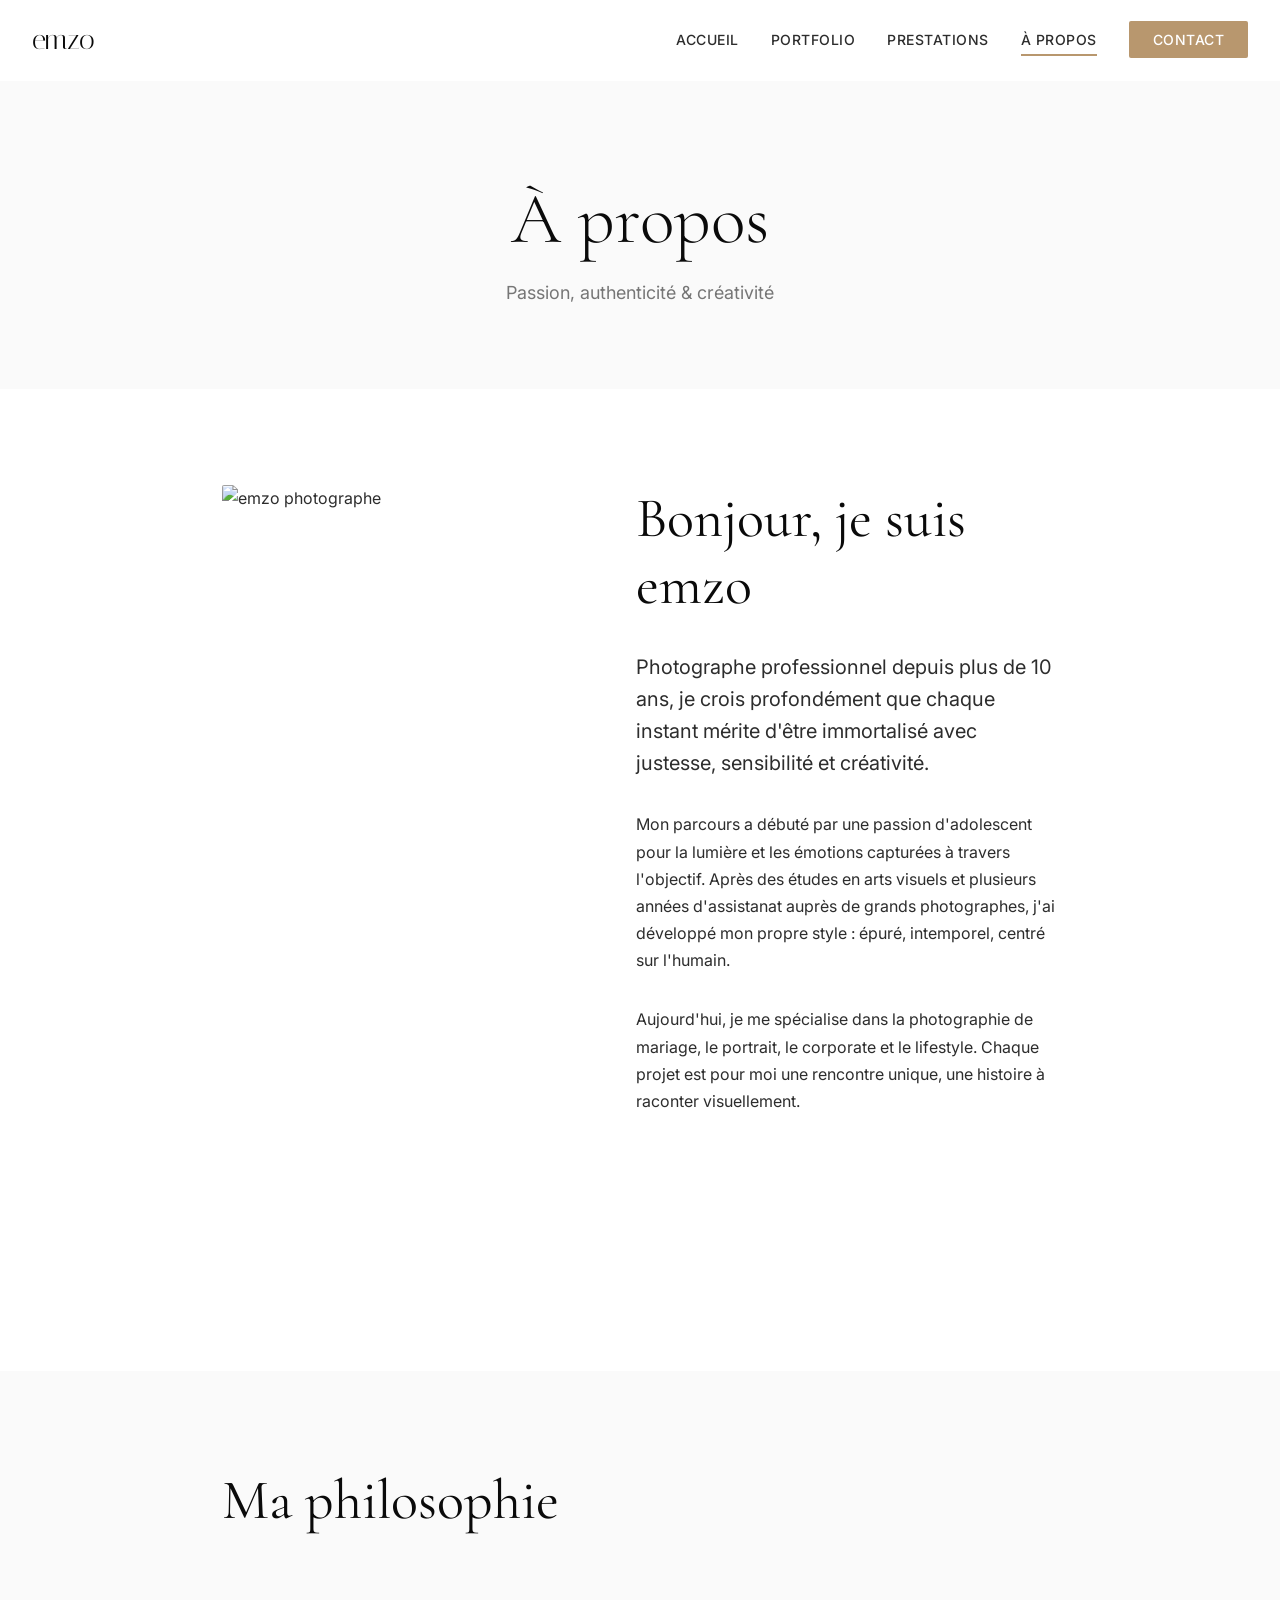
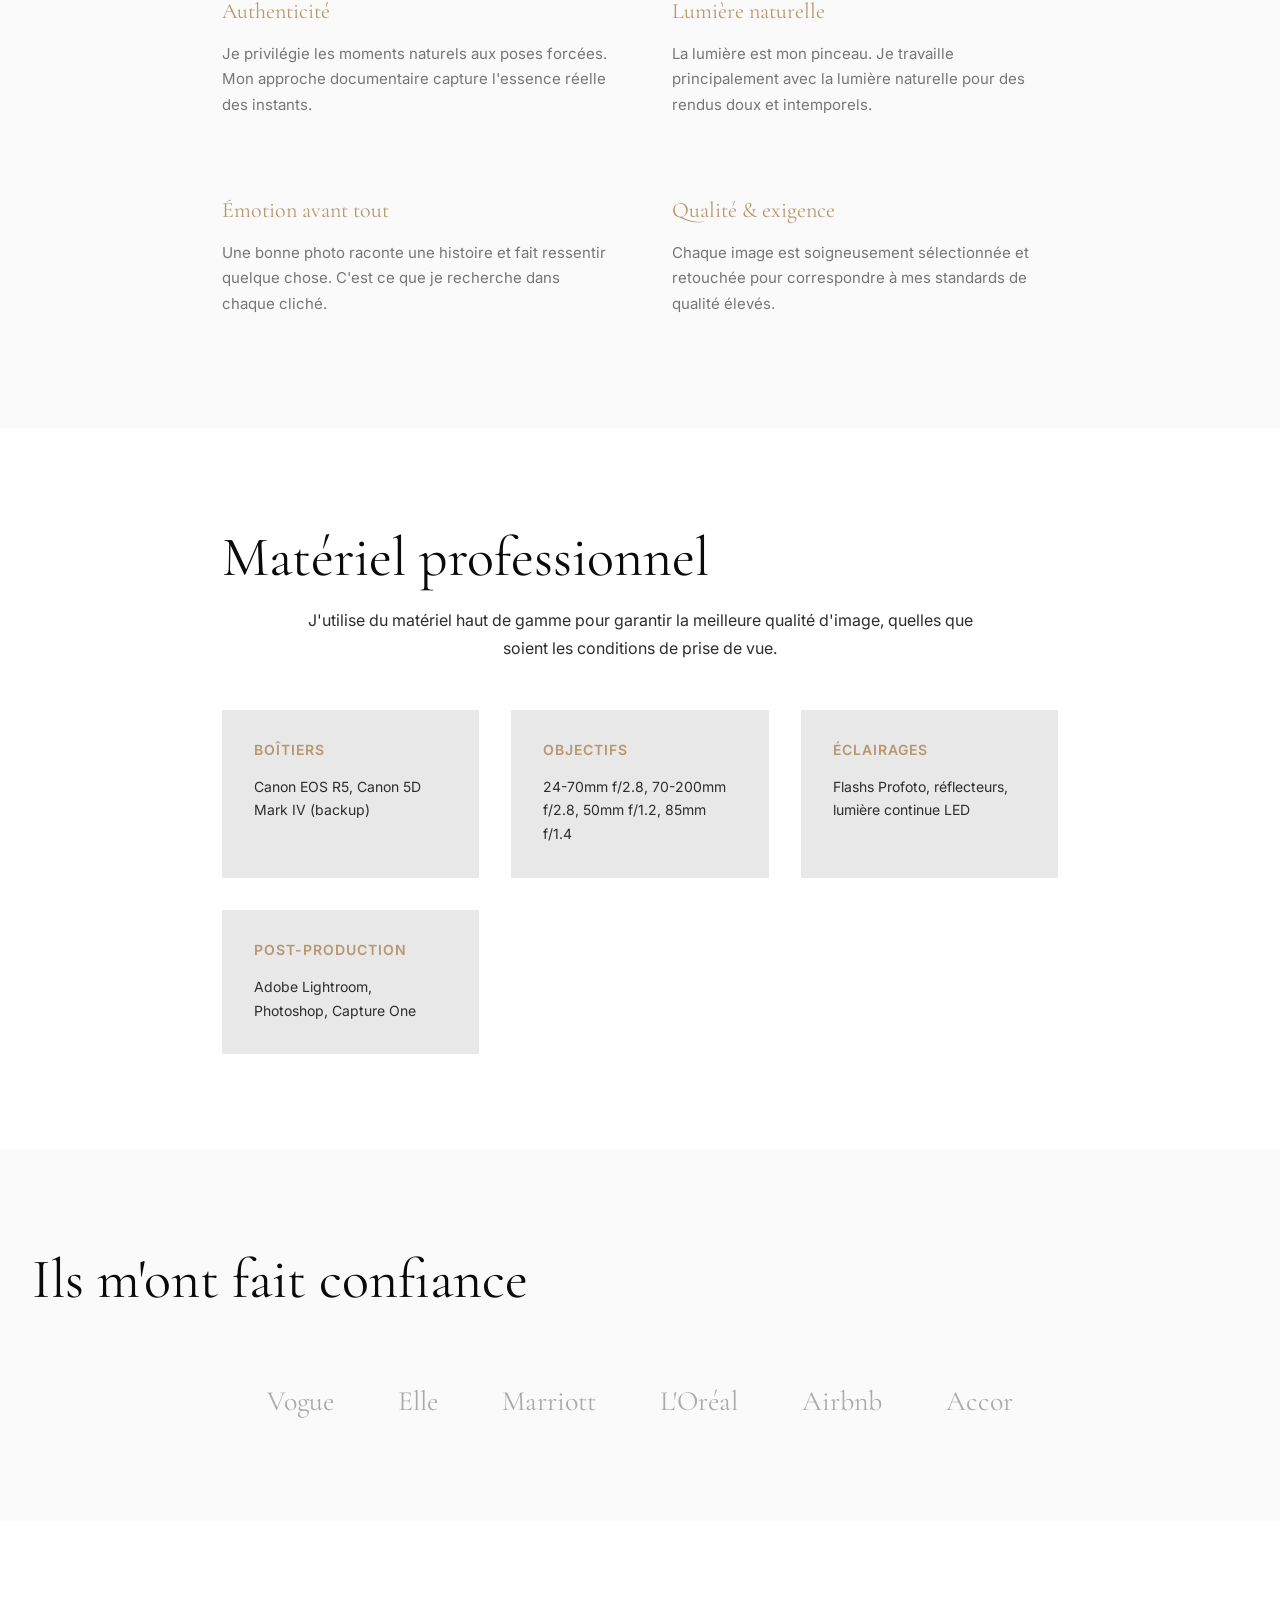
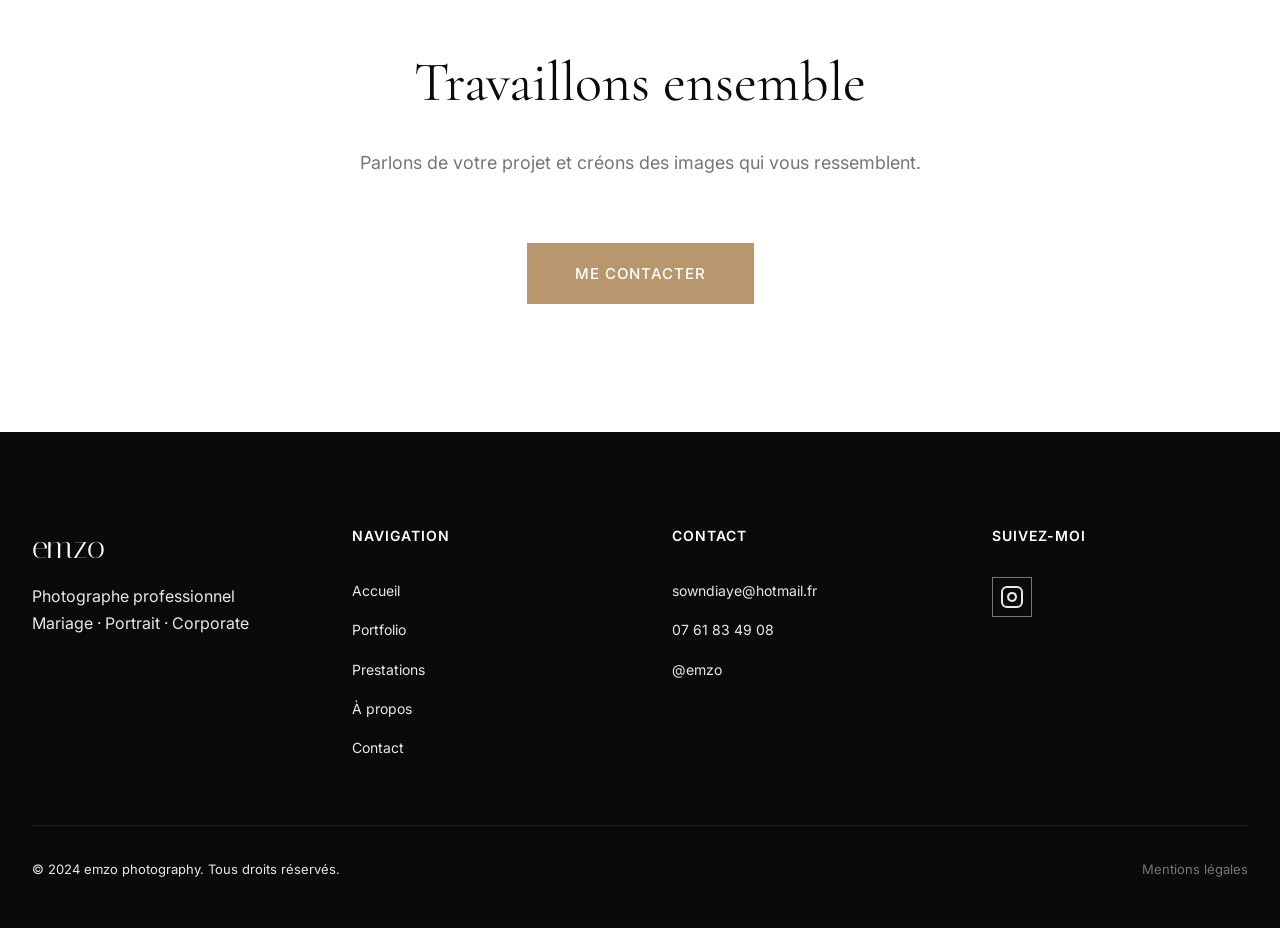
==== about.html @ 487ca221 "Fix: suppression de culinaire et immobilier and first commit" ====
<!DOCTYPE html>
<html lang="fr">
<head>
    <meta charset="UTF-8">
    <meta name="viewport" content="width=device-width, initial-scale=1.0">
    <title>À propos — emzo photography</title>
    <meta name="description" content="Découvrez mon parcours, mon approche artistique et ma passion pour la photographie.">
    
    <link rel="preconnect" href="https://fonts.googleapis.com">
    <link rel="preconnect" href="https://fonts.gstatic.com" crossorigin>
    <link href="https://fonts.googleapis.com/css2?family=Cormorant+Garamond:wght@300;400;600&family=Inter:wght@300;400;500;600&family=Italiana&display=swap" rel="stylesheet">
    
    <link rel="stylesheet" href="css/styles.css">
</head>
<body>
    
    <!-- Navigation -->
    <nav class="nav" id="navbar">
        <div class="nav-container">
            <a href="index.html" class="logo">emzo</a>
            <button class="menu-toggle" id="menuToggle" aria-label="Menu">
                <span></span>
                <span></span>
                <span></span>
            </button>
            <ul class="nav-menu" id="navMenu">
                <li><a href="index.html">Accueil</a></li>
                <li><a href="portfolio.html">Portfolio</a></li>
                <li><a href="services.html">Prestations</a></li>
                <li><a href="about.html" class="active">À propos</a></li>
                <li><a href="contact.html" class="nav-cta">Contact</a></li>
            </ul>
        </div>
    </nav>

    <!-- Page Header -->
    <section class="page-header">
        <div class="container">
            <h1 class="page-title">À propos</h1>
            <p class="page-subtitle">Passion, authenticité & créativité</p>
        </div>
    </section>

    <!-- About Content -->
    <section class="section about-content">
        <div class="container-small">
            <div class="about-intro">
                <img src="https://images.unsplash.com/photo-1554048612-b6a482bc67e5?w=600&h=800&fit=crop" alt="emzo photographe" loading="lazy" class="about-photo">
                <div class="about-text">
                    <h2>Bonjour, je suis emzo</h2>
                    <p class="lead">Photographe professionnel depuis plus de 10 ans, je crois profondément que chaque instant mérite d'être immortalisé avec justesse, sensibilité et créativité.</p>
                    <p>Mon parcours a débuté par une passion d'adolescent pour la lumière et les émotions capturées à travers l'objectif. Après des études en arts visuels et plusieurs années d'assistanat auprès de grands photographes, j'ai développé mon propre style : épuré, intemporel, centré sur l'humain.</p>
                    <p>Aujourd'hui, je me spécialise dans la photographie de mariage, le portrait, le corporate et le lifestyle. Chaque projet est pour moi une rencontre unique, une histoire à raconter visuellement.</p>
                </div>
            </div>
        </div>
    </section>

    <!-- Philosophy -->
    <section class="section philosophy bg-light">
        <div class="container-small">
            <h2 class="section-title centered">Ma philosophie</h2>
            <div class="philosophy-grid">
                <div class="philosophy-item">
                    <h3>Authenticité</h3>
                    <p>Je privilégie les moments naturels aux poses forcées. Mon approche documentaire capture l'essence réelle des instants.</p>
                </div>
                <div class="philosophy-item">
                    <h3>Lumière naturelle</h3>
                    <p>La lumière est mon pinceau. Je travaille principalement avec la lumière naturelle pour des rendus doux et intemporels.</p>
                </div>
                <div class="philosophy-item">
                    <h3>Émotion avant tout</h3>
                    <p>Une bonne photo raconte une histoire et fait ressentir quelque chose. C'est ce que je recherche dans chaque cliché.</p>
                </div>
                <div class="philosophy-item">
                    <h3>Qualité & exigence</h3>
                    <p>Chaque image est soigneusement sélectionnée et retouchée pour correspondre à mes standards de qualité élevés.</p>
                </div>
            </div>
        </div>
    </section>

    <!-- Equipment (optional) -->
    <section class="section equipment">
        <div class="container-small">
            <h2 class="section-title centered">Matériel professionnel</h2>
            <p class="text-center" style="max-width: 700px; margin: 0 auto 48px;">J'utilise du matériel haut de gamme pour garantir la meilleure qualité d'image, quelles que soient les conditions de prise de vue.</p>
            
            <div class="equipment-list">
                <div class="equipment-item">
                    <h4>Boîtiers</h4>
                    <p>Canon EOS R5, Canon 5D Mark IV (backup)</p>
                </div>
                <div class="equipment-item">
                    <h4>Objectifs</h4>
                    <p>24-70mm f/2.8, 70-200mm f/2.8, 50mm f/1.2, 85mm f/1.4</p>
                </div>
                <div class="equipment-item">
                    <h4>Éclairages</h4>
                    <p>Flashs Profoto, réflecteurs, lumière continue LED</p>
                </div>
                <div class="equipment-item">
                    <h4>Post-production</h4>
                    <p>Adobe Lightroom, Photoshop, Capture One</p>
                </div>
            </div>
        </div>
    </section>

    <!-- Clients / Features (optional) -->
    <section class="section clients bg-light">
        <div class="container">
            <h2 class="section-title centered">Ils m'ont fait confiance</h2>
            <div class="clients-logos">
                <div class="client-logo">Vogue</div>
                <div class="client-logo">Elle</div>
                <div class="client-logo">Marriott</div>
                <div class="client-logo">L'Oréal</div>
                <div class="client-logo">Airbnb</div>
                <div class="client-logo">Accor</div>
            </div>
        </div>
    </section>

    <!-- CTA -->
    <section class="section cta-final">
        <div class="container-small text-center">
            <h2 class="cta-title">Travaillons ensemble</h2>
            <p class="cta-subtitle">Parlons de votre projet et créons des images qui vous ressemblent.</p>
            <a href="contact.html" class="btn btn-primary btn-large">Me contacter</a>
        </div>
    </section>

    <!-- Footer -->
    <footer class="footer">
        <div class="container">
            <div class="footer-grid">
                <div class="footer-col">
                    <h3 class="footer-logo">emzo</h3>
                    <p>Photographe professionnel<br>Mariage · Portrait · Corporate</p>
                </div>
                <div class="footer-col">
                    <h4>Navigation</h4>
                    <ul>
                        <li><a href="index.html">Accueil</a></li>
                        <li><a href="portfolio.html">Portfolio</a></li>
                        <li><a href="services.html">Prestations</a></li>
                        <li><a href="about.html">À propos</a></li>
                        <li><a href="contact.html">Contact</a></li>
                    </ul>
                </div>
                <div class="footer-col">
                    <h4>Contact</h4>
                    <ul>
                        <li><a href="mailto:sowndiaye@hotmail.fr">sowndiaye@hotmail.fr</a></li>
                        <li><a href="tel:+33761834908">07 61 83 49 08</a></li>
                        <li><a href="https://instagram.com/emzo" target="_blank" rel="noopener">@emzo</a></li>
                    </ul>
                </div>
                <div class="footer-col">
                    <h4>Suivez-moi</h4>
                    <div class="social-links">
                        <a href="https://instagram.com/emzo" target="_blank" rel="noopener" aria-label="Instagram">
                            <svg width="24" height="24" viewBox="0 0 24 24" fill="none" stroke="currentColor" stroke-width="2">
                                <rect x="2" y="2" width="20" height="20" rx="5" ry="5"></rect>
                                <path d="M16 11.37A4 4 0 1 1 12.63 8 4 4 0 0 1 16 11.37z"></path>
                                <line x1="17.5" y1="6.5" x2="17.51" y2="6.5"></line>
                            </svg>
                        </a>
                    </div>
                </div>
            </div>
            <div class="footer-bottom">
                <p>&copy; 2024 emzo photography. Tous droits réservés.</p>
                <p><a href="contact.html#mentions">Mentions légales</a></p>
            </div>
        </div>
    </footer>

    <script src="js/script.js"></script>
</body>
</html>
---- css/styles.css ----
/* ===========================
   RESET & BASE
   =========================== */

* {
    margin: 0;
    padding: 0;
    box-sizing: border-box;
}

:root {
    --noir: #0A0A0A;
    --gris-fonce: #2D2D2D;
    --gris-moyen: #767676;
    --gris-clair: #E8E8E8;
    --blanc: #FFFFFF;
    --accent: #B8976E;
    --accent-hover: #A67C52;
    
    --spacing-xs: 8px;
    --spacing-s: 16px;
    --spacing-m: 32px;
    --spacing-l: 64px;
    --spacing-xl: 96px;
    --spacing-xxl: 128px;
    
    --font-serif: 'Cormorant Garamond', serif;
    --font-sans: 'Inter', sans-serif;
    --font-signature: 'Italiana', serif;
    
    --transition: all 0.3s ease;
}

html {
    scroll-behavior: smooth;
}

body {
    font-family: var(--font-sans);
    font-size: 16px;
    line-height: 1.7;
    color: var(--gris-fonce);
    background-color: var(--blanc);
    -webkit-font-smoothing: antialiased;
    -moz-osx-font-smoothing: grayscale;
}

.logo {
    display: inline-flex;
    align-items: center;
    text-decoration: none;
}

.logo img{
    width: auto;
    height: 130px;
    display: block;
    object-fit: contain;
}


img {
    max-width: 100%;
    height: auto;
    display: block;
}

a {
    color: inherit;
    text-decoration: none;
    transition: var(--transition);
}

ul {
    list-style: none;
}

/* ===========================
   TYPOGRAPHY
   =========================== */

h1, h2, h3, h4, h5, h6 {
    font-family: var(--font-serif);
    font-weight: 400;
    line-height: 1.2;
    color: var(--noir);
    margin-bottom: var(--spacing-s);
}

h1 {
    font-size: clamp(40px, 6vw, 72px);
    font-weight: 300;
}

h2 {
    font-size: clamp(32px, 5vw, 56px);
}

h3 {
    font-size: clamp(24px, 3vw, 36px);
}

h4 {
    font-size: 20px;
    font-family: var(--font-sans);
    font-weight: 600;
    text-transform: uppercase;
    letter-spacing: 1px;
    font-size: 14px;
}

p {
    margin-bottom: var(--spacing-s);
}

.lead {
    font-size: 20px;
    line-height: 1.6;
    color: var(--gris-fonce);
}

/* ===========================
   LAYOUT UTILITIES
   =========================== */

.container {
    max-width: 1400px;
    margin: 0 auto;
    padding: 0 var(--spacing-m);
}

.container-small {
    max-width: 900px;
    margin: 0 auto;
    padding: 0 var(--spacing-m);
}

.section {
    padding: var(--spacing-xl) 0;
}

.section-header {
    margin-bottom: var(--spacing-l);
}

.section-header.centered {
    text-align: center;
}

.section-title {
    margin-bottom: var(--spacing-s);
}

.section-intro {
    font-size: 18px;
    color: var(--gris-moyen);
    max-width: 600px;
    margin: 0 auto;
}

.bg-light {
    background-color: #FAFAFA;
}

.bg-dark {
    background-color: var(--noir);
    color: var(--blanc);
}

.bg-dark .section-title,
.bg-dark h2,
.bg-dark h3 {
    color: var(--blanc);
}

.text-center {
    text-align: center;
}

/* ===========================
   BUTTONS
   =========================== */

.btn {
    display: inline-block;
    padding: 14px 32px;
    font-family: var(--font-sans);
    font-size: 14px;
    font-weight: 500;
    text-transform: uppercase;
    letter-spacing: 1px;
    border: none;
    cursor: pointer;
    transition: var(--transition);
    text-align: center;
}

.btn-primary {
    background-color: var(--accent);
    color: var(--blanc);
}

.btn-primary:hover {
    background-color: var(--accent-hover);
    transform: translateY(-2px);
}

.btn-secondary {
    background-color: transparent;
    color: var(--noir);
    border: 2px solid var(--noir);
}

.btn-secondary:hover {
    background-color: var(--noir);
    color: var(--blanc);
}

.btn-large {
    padding: 18px 48px;
    font-size: 15px;
}

.link-arrow {
    color: var(--accent);
    font-weight: 500;
    font-size: 14px;
    text-transform: uppercase;
    letter-spacing: 0.5px;
    transition: var(--transition);
}

.link-arrow:hover {
    color: var(--accent-hover);
    transform: translateX(4px);
}

/* ===========================
   NAVIGATION
   =========================== */

.nav {
    position: fixed;
    top: 0;
    left: 0;
    right: 0;
    z-index: 1000;
    background-color: rgba(255, 255, 255, 0.95);
    backdrop-filter: blur(10px);
    transition: var(--transition);
    border-bottom: 1px solid transparent;
}

.nav.scrolled {
    box-shadow: 0 2px 20px rgba(0,0,0,0.05);
    border-bottom-color: var(--gris-clair);
}

.nav-container {
    max-width: 1400px;
    margin: 0 auto;
    padding: 0 var(--spacing-m);
    display: flex;
    justify-content: space-between;
    align-items: center;
    height: 80px;
}

.logo {
    font-family: var(--font-signature);
    font-size: 28px;
    color: var(--noir);
    font-weight: 400;
}

.nav-menu {
    display: flex;
    gap: var(--spacing-m);
    align-items: center;
}

.nav-menu a {
    font-size: 14px;
    font-weight: 500;
    text-transform: uppercase;
    letter-spacing: 0.5px;
    color: var(--gris-fonce);
    padding: 8px 0;
    position: relative;
}

.nav-menu a::after {
    content: '';
    position: absolute;
    bottom: 0;
    left: 0;
    width: 0;
    height: 2px;
    background-color: var(--accent);
    transition: width 0.3s ease;
}

.nav-menu a:hover::after,
.nav-menu a.active::after {
    width: 100%;
}

.nav-cta {
    background-color: var(--accent);
    color: var(--blanc) !important;
    padding: 10px 24px !important;
    border-radius: 2px;
}

.nav-cta::after {
    display: none;
}

.nav-cta:hover {
    background-color: var(--accent-hover);
}

/* Menu mobile */
.menu-toggle {
    display: none;
    flex-direction: column;
    gap: 6px;
    background: none;
    border: none;
    cursor: pointer;
    padding: 8px;
}

.menu-toggle span {
    width: 25px;
    height: 2px;
    background-color: var(--noir);
    transition: var(--transition);
}

.menu-toggle.active span:nth-child(1) {
    transform: rotate(45deg) translate(8px, 8px);
}

.menu-toggle.active span:nth-child(2) {
    opacity: 0;
}

.menu-toggle.active span:nth-child(3) {
    transform: rotate(-45deg) translate(7px, -7px);
}

@media (max-width: 768px) {
    .menu-toggle {
        display: flex;
    }
    
    .nav-menu {
        position: fixed;
        top: 80px;
        left: 0;
        right: 0;
        background-color: var(--blanc);
        flex-direction: column;
        padding: var(--spacing-m);
        gap: var(--spacing-s);
        transform: translateX(100%);
        transition: transform 0.3s ease;
        box-shadow: 0 4px 20px rgba(0,0,0,0.1);
    }
    
    .nav-menu.active {
        transform: translateX(0);
    }
    
    .nav-menu a {
        width: 100%;
        padding: 12px 0;
    }
}

/* ===========================
   HERO
   =========================== */

.hero {
    height: 100vh;
    display: flex;
    align-items: center;
    justify-content: center;
    position: relative;
    background: linear-gradient(135deg, #f5f5f5 0%, #e8e8e8 100%);
    text-align: center;
    padding: 0 var(--spacing-m);
}

.hero-content {
    max-width: 800px;
    animation: fadeInUp 1s ease;
}

.hero-title {
    margin-bottom: var(--spacing-m);
}

.hero-subtitle {
    font-size: 18px;
    color: var(--gris-moyen);
    margin-bottom: var(--spacing-l);
    font-weight: 300;
}

.hero-scroll {
    position: absolute;
    bottom: 40px;
    left: 50%;
    transform: translateX(-50%);
    display: flex;
    flex-direction: column;
    align-items: center;
    gap: 8px;
    font-size: 12px;
    text-transform: uppercase;
    letter-spacing: 1px;
    color: var(--gris-moyen);
}

.scroll-line {
    width: 1px;
    height: 40px;
    background-color: var(--gris-moyen);
    animation: scrollDown 2s infinite;
}

@keyframes fadeInUp {
    from {
        opacity: 0;
        transform: translateY(30px);
    }
    to {
        opacity: 1;
        transform: translateY(0);
    }
}

@keyframes scrollDown {
    0%, 100% {
        transform: scaleY(0.3);
        transform-origin: top;
    }
    50% {
        transform: scaleY(1);
    }
}

/* ===========================
   PORTFOLIO GRID
   =========================== */

.grid-portfolio {
    display: grid;
    grid-template-columns: repeat(auto-fill, minmax(350px, 1fr));
    gap: var(--spacing-s);
}

.portfolio-item {
    position: relative;
    overflow: hidden;
    aspect-ratio: 4/5;
    cursor: pointer;
    background-color: var(--gris-clair);
}

.portfolio-item img {
    width: 100%;
    height: 100%;
    object-fit: cover;
    transition: transform 0.5s ease;
}

.portfolio-item:hover img {
    transform: scale(1.05);
}

.portfolio-overlay {
    position: absolute;
    top: 0;
    left: 0;
    right: 0;
    bottom: 0;
    background: linear-gradient(to top, rgba(0,0,0,0.7) 0%, transparent 50%);
    display: flex;
    align-items: flex-end;
    padding: var(--spacing-m);
    opacity: 0;
    transition: var(--transition);
}

.portfolio-item:hover .portfolio-overlay {
    opacity: 1;
}

.portfolio-category {
    color: var(--blanc);
    font-size: 14px;
    text-transform: uppercase;
    letter-spacing: 1px;
    font-weight: 500;
}

@media (max-width: 768px) {
    .grid-portfolio {
        grid-template-columns: repeat(auto-fill, minmax(250px, 1fr));
        gap: var(--spacing-xs);
    }
}

/* ===========================
   SERVICES
   =========================== */

.grid-services {
    display: grid;
    grid-template-columns: repeat(auto-fit, minmax(280px, 1fr));
    gap: var(--spacing-m);
}

.service-card {
    padding: var(--spacing-l) var(--spacing-m);
    background-color: var(--blanc);
    border: 1px solid var(--gris-clair);
    transition: var(--transition);
    text-align: center;
}

.service-card:hover {
    transform: translateY(-8px);
    box-shadow: 0 12px 40px rgba(0,0,0,0.08);
    border-color: var(--accent);
}

.service-icon {
    font-family: var(--font-serif);
    font-size: 48px;
    color: var(--accent);
    margin-bottom: var(--spacing-s);
    font-weight: 300;
}

.service-card h3 {
    margin-bottom: var(--spacing-s);
    font-size: 24px;
}

.service-card p {
    color: var(--gris-moyen);
    margin-bottom: var(--spacing-m);
    font-size: 15px;
}

.service-price {
    display: block;
    font-weight: 600;
    color: var(--accent);
    font-size: 18px;
}

/* Services détaillés */
.service-detail {
    display: grid;
    grid-template-columns: 1fr 1fr;
    gap: var(--spacing-l);
    align-items: center;
    margin-bottom: var(--spacing-xxl);
}

.service-detail.reverse {
    direction: rtl;
}

.service-detail.reverse > * {
    direction: ltr;
}

.service-number {
    font-family: var(--font-serif);
    font-size: 80px;
    color: var(--gris-clair);
    font-weight: 300;
    display: block;
    margin-bottom: var(--spacing-s);
}

.service-detail h2 {
    margin-bottom: var(--spacing-m);
}

.service-features {
    margin: var(--spacing-m) 0;
    padding-left: 0;
}

.service-features li {
    padding-left: 28px;
    margin-bottom: 12px;
    position: relative;
    color: var(--gris-fonce);
}

.service-features li::before {
    content: '✓';
    position: absolute;
    left: 0;
    color: var(--accent);
    font-weight: bold;
}

.service-pricing {
    display: flex;
    align-items: baseline;
    gap: 12px;
    margin: var(--spacing-m) 0;
}

.price-label {
    font-size: 14px;
    color: var(--gris-moyen);
    text-transform: uppercase;
    letter-spacing: 0.5px;
}

.price-amount {
    font-family: var(--font-serif);
    font-size: 42px;
    color: var(--accent);
    font-weight: 600;
}

.service-detail-image {
    overflow: hidden;
    border-radius: 2px;
}

.service-detail-image img {
    width: 100%;
    height: 100%;
    object-fit: cover;
    transition: transform 0.5s ease;
}

.service-detail:hover .service-detail-image img {
    transform: scale(1.02);
}

@media (max-width: 1024px) {
    .service-detail,
    .service-detail.reverse {
        grid-template-columns: 1fr;
        direction: ltr;
        gap: var(--spacing-m);
    }
    
    .service-detail-image {
        order: -1;
        max-height: 400px;
    }
}

/* ===========================
   PROCESS
   =========================== */

.grid-process {
    display: grid;
    grid-template-columns: repeat(auto-fit, minmax(240px, 1fr));
    gap: var(--spacing-m);
}

.process-step {
    text-align: center;
    padding: var(--spacing-m);
}

.process-number {
    width: 80px;
    height: 80px;
    border: 2px solid var(--accent);
    border-radius: 50%;
    display: flex;
    align-items: center;
    justify-content: center;
    font-family: var(--font-serif);
    font-size: 32px;
    color: var(--accent);
    margin: 0 auto var(--spacing-m);
}

.process-step h3 {
    font-size: 20px;
    margin-bottom: var(--spacing-s);
}

.process-step p {
    color: var(--gris-moyen);
    font-size: 15px;
}

/* ===========================
   FAQ
   =========================== */

.faq-list {
    max-width: 800px;
    margin: 0 auto;
}

.faq-item {
    border-bottom: 1px solid var(--gris-clair);
    margin-bottom: 0;
}

.faq-question {
    width: 100%;
    background: none;
    border: none;
    padding: var(--spacing-m) 0;
    display: flex;
    justify-content: space-between;
    align-items: center;
    cursor: pointer;
    text-align: left;
    font-size: 18px;
    font-weight: 500;
    color: var(--noir);
    transition: var(--transition);
}

.faq-question:hover {
    color: var(--accent);
}

.faq-icon {
    font-size: 28px;
    color: var(--accent);
    transition: transform 0.3s ease;
}

.faq-item.active .faq-icon {
    transform: rotate(45deg);
}

.faq-answer {
    max-height: 0;
    overflow: hidden;
    transition: max-height 0.3s ease;
}

.faq-item.active .faq-answer {
    max-height: 500px;
    padding-bottom: var(--spacing-m);
}

.faq-answer p {
    color: var(--gris-moyen);
    line-height: 1.7;
}

/* ===========================
   ABOUT
   =========================== */

.about-grid {
    display: grid;
    grid-template-columns: 400px 1fr;
    gap: var(--spacing-xl);
    align-items: start;
}

.about-image {
    position: sticky;
    top: 100px;
}

.about-image img {
    width: 100%;
    border-radius: 2px;
}

.about-content h2 {
    margin-bottom: var(--spacing-m);
}

.about-content p {
    margin-bottom: var(--spacing-m);
}

@media (max-width: 1024px) {
    .about-grid {
        grid-template-columns: 1fr;
        gap: var(--spacing-m);
    }
    
    .about-image {
        position: relative;
        top: 0;
        max-width: 400px;
        margin: 0 auto;
    }
}

/* About page */
.about-intro {
    display: grid;
    grid-template-columns: 350px 1fr;
    gap: var(--spacing-l);
    margin-bottom: var(--spacing-xxl);
}

.about-photo {
    width: 100%;
    border-radius: 2px;
}

.about-text h2 {
    margin-bottom: var(--spacing-m);
}

.philosophy-grid {
    display: grid;
    grid-template-columns: repeat(auto-fit, minmax(250px, 1fr));
    gap: var(--spacing-l);
    margin-top: var(--spacing-l);
}

.philosophy-item h3 {
    font-size: 22px;
    margin-bottom: var(--spacing-s);
    color: var(--accent);
}

.philosophy-item p {
    color: var(--gris-moyen);
    font-size: 15px;
}

.equipment-list {
    display: grid;
    grid-template-columns: repeat(auto-fit, minmax(250px, 1fr));
    gap: var(--spacing-m);
}

.equipment-item {
    padding: var(--spacing-m);
    background-color: var(--gris-clair);
}

.equipment-item h4 {
    margin-bottom: var(--spacing-s);
    color: var(--accent);
}

.equipment-item p {
    color: var(--gris-fonce);
    font-size: 14px;
    margin: 0;
}

.clients-logos {
    display: flex;
    justify-content: center;
    align-items: center;
    gap: var(--spacing-l);
    flex-wrap: wrap;
    margin-top: var(--spacing-l);
}

.client-logo {
    font-family: var(--font-serif);
    font-size: 28px;
    color: var(--gris-moyen);
    opacity: 0.6;
    transition: var(--transition);
}

.client-logo:hover {
    opacity: 1;
    color: var(--accent);
}

@media (max-width: 768px) {
    .about-intro {
        grid-template-columns: 1fr;
    }
}

/* ===========================
   TESTIMONIALS
   =========================== */

.grid-testimonials {
    display: grid;
    grid-template-columns: repeat(auto-fit, minmax(300px, 1fr));
    gap: var(--spacing-m);
}

.testimonial-card {
    padding: var(--spacing-l);
    background-color: rgba(255,255,255,0.05);
    border: 1px solid rgba(255,255,255,0.1);
}

.stars {
    color: var(--accent);
    font-size: 18px;
    margin-bottom: var(--spacing-s);
}

.testimonial-text {
    font-style: italic;
    margin-bottom: var(--spacing-m);
    color: var(--gris-clair);
    font-size: 16px;
    line-height: 1.7;
}

.testimonial-author {
    display: flex;
    flex-direction: column;
    gap: 4px;
}

.testimonial-author strong {
    color: var(--blanc);
    font-weight: 600;
}

.testimonial-author span {
    font-size: 13px;
    color: var(--gris-moyen);
}

/* ===========================
   CTA FINAL
   =========================== */

.cta-final {
    padding: var(--spacing-xxl) 0;
}

.cta-title {
    margin-bottom: var(--spacing-m);
}

.cta-subtitle {
    font-size: 18px;
    color: var(--gris-moyen);
    margin-bottom: var(--spacing-l);
}

/* ===========================
   CONTACT
   =========================== */

.contact-grid {
    display: grid;
    grid-template-columns: 400px 1fr;
    gap: var(--spacing-xl);
}

.contact-info h2 {
    margin-bottom: var(--spacing-m);
}

.contact-info > p {
    margin-bottom: var(--spacing-l);
    color: var(--gris-moyen);
}

.contact-details {
    display: flex;
    flex-direction: column;
    gap: var(--spacing-m);
    margin-bottom: var(--spacing-l);
}

.contact-detail-item {
    display: flex;
    gap: var(--spacing-s);
}

.contact-detail-item svg {
    flex-shrink: 0;
    color: var(--accent);
    margin-top: 4px;
}

.contact-detail-item strong {
    display: block;
    margin-bottom: 4px;
    font-size: 14px;
    text-transform: uppercase;
    letter-spacing: 0.5px;
}

.contact-detail-item a {
    color: var(--accent);
}

.contact-detail-item a:hover {
    text-decoration: underline;
}

.contact-hours {
    padding: var(--spacing-m);
    background-color: var(--gris-clair);
    margin-top: var(--spacing-l);
}

.contact-hours h3 {
    font-size: 18px;
    margin-bottom: var(--spacing-s);
}

.contact-hours p {
    font-size: 14px;
    line-height: 1.8;
    margin: 0;
}

/* Form */
.contact-form-wrapper {
    position: relative;
}

.contact-form {
    display: flex;
    flex-direction: column;
    gap: var(--spacing-m);
}

.form-group {
    display: flex;
    flex-direction: column;
}

.form-group label {
    margin-bottom: 8px;
    font-weight: 500;
    font-size: 14px;
    text-transform: uppercase;
    letter-spacing: 0.5px;
    color: var(--noir);
}

.form-group input,
.form-group select,
.form-group textarea {
    padding: 14px 16px;
    border: 1px solid var(--gris-clair);
    font-family: var(--font-sans);
    font-size: 15px;
    transition: var(--transition);
    background-color: var(--blanc);
}

.form-group input:focus,
.form-group select:focus,
.form-group textarea:focus {
    outline: none;
    border-color: var(--accent);
}

.form-row {
    display: grid;
    grid-template-columns: 1fr 1fr;
    gap: var(--spacing-m);
}

.checkbox-group label {
    flex-direction: row;
    align-items: flex-start;
    gap: 12px;
    text-transform: none;
    font-weight: 400;
    cursor: pointer;
}

.checkbox-group input[type="checkbox"] {
    margin-top: 4px;
    cursor: pointer;
}

.form-note {
    font-size: 13px;
    color: var(--gris-moyen);
    margin-top: -8px;
}

.form-success {
    position: absolute;
    top: 50%;
    left: 50%;
    transform: translate(-50%, -50%);
    text-align: center;
    padding: var(--spacing-l);
    background-color: var(--blanc);
    border: 2px solid var(--accent);
    width: 100%;
    max-width: 400px;
}

.form-success svg {
    margin: 0 auto var(--spacing-m);
}

.form-success h3 {
    color: var(--accent);
    margin-bottom: var(--spacing-s);
}

@media (max-width: 1024px) {
    .contact-grid {
        grid-template-columns: 1fr;
        gap: var(--spacing-l);
    }
    
    .form-row {
        grid-template-columns: 1fr;
    }
}

/* Mentions */
.mentions-content h3 {
    font-size: 20px;
    margin-top: var(--spacing-l);
    margin-bottom: var(--spacing-s);
}

.mentions-content p {
    color: var(--gris-moyen);
    font-size: 15px;
}

/* ===========================
   PORTFOLIO FILTERS
   =========================== */

.portfolio-filters {
    padding: var(--spacing-m) 0;
    background-color: var(--blanc);
    position: sticky;
    top: 80px;
    z-index: 100;
    border-bottom: 1px solid var(--gris-clair);
}

.filters {
    display: flex;
    gap: var(--spacing-s);
    flex-wrap: wrap;
    justify-content: center;
}

.filter-btn {
    padding: 10px 20px;
    background-color: transparent;
    border: 1px solid var(--gris-clair);
    font-family: var(--font-sans);
    font-size: 13px;
    text-transform: uppercase;
    letter-spacing: 0.5px;
    cursor: pointer;
    transition: var(--transition);
    color: var(--gris-fonce);
}

.filter-btn:hover,
.filter-btn.active {
    background-color: var(--accent);
    border-color: var(--accent);
    color: var(--blanc);
}

.portfolio-item.hidden {
    display: none;
}

/* ===========================
   LIGHTBOX
   =========================== */

.lightbox {
    position: fixed;
    top: 0;
    left: 0;
    right: 0;
    bottom: 0;
    background-color: rgba(0,0,0,0.95);
    z-index: 9999;
    display: none;
    align-items: center;
    justify-content: center;
    padding: var(--spacing-m);
}

.lightbox.active {
    display: flex;
}

.lightbox img {
    max-width: 90%;
    max-height: 90vh;
    object-fit: contain;
}

.lightbox-close,
.lightbox-prev,
.lightbox-next {
    position: absolute;
    background-color: rgba(255,255,255,0.1);
    border: none;
    color: var(--blanc);
    font-size: 32px;
    width: 50px;
    height: 50px;
    cursor: pointer;
    transition: var(--transition);
    display: flex;
    align-items: center;
    justify-content: center;
}

.lightbox-close:hover,
.lightbox-prev:hover,
.lightbox-next:hover {
    background-color: rgba(255,255,255,0.2);
}

.lightbox-close {
    top: 20px;
    right: 20px;
}

.lightbox-prev {
    left: 20px;
    top: 50%;
    transform: translateY(-50%);
}

.lightbox-next {
    right: 20px;
    top: 50%;
    transform: translateY(-50%);
}

.lightbox-caption {
    position: absolute;
    bottom: 20px;
    left: 50%;
    transform: translateX(-50%);
    color: var(--blanc);
    font-size: 14px;
    text-transform: uppercase;
    letter-spacing: 1px;
}

/* ===========================
   PAGE HEADER
   =========================== */

.page-header {
    padding: calc(80px + var(--spacing-xl)) 0 var(--spacing-l);
    text-align: center;
    background-color: #FAFAFA;
}

.page-title {
    margin-bottom: var(--spacing-s);
}

.page-subtitle {
    font-size: 18px;
    color: var(--gris-moyen);
}

/* ===========================
   FOOTER
   =========================== */

.footer {
    background-color: var(--noir);
    color: var(--gris-clair);
    padding: var(--spacing-xl) 0 var(--spacing-m);
}

.footer-grid {
    display: grid;
    grid-template-columns: repeat(auto-fit, minmax(200px, 1fr));
    gap: var(--spacing-l);
    margin-bottom: var(--spacing-l);
}

.footer-logo {
    font-family: var(--font-signature);
    font-size: 32px;
    color: var(--blanc);
    margin-bottom: var(--spacing-s);
}

.footer-col h4 {
    color: var(--blanc);
    margin-bottom: var(--spacing-m);
}

.footer-col ul {
    display: flex;
    flex-direction: column;
    gap: 12px;
}

.footer-col a {
    color: var(--gris-clair);
    font-size: 14px;
    transition: var(--transition);
}

.footer-col a:hover {
    color: var(--accent);
}

.social-links {
    display: flex;
    gap: var(--spacing-s);
}

.social-links a {
    width: 40px;
    height: 40px;
    border: 1px solid var(--gris-moyen);
    display: flex;
    align-items: center;
    justify-content: center;
    transition: var(--transition);
}

.social-links a:hover {
    border-color: var(--accent);
    background-color: var(--accent);
}

.footer-bottom {
    border-top: 1px solid rgba(255,255,255,0.1);
    padding-top: var(--spacing-m);
    display: flex;
    justify-content: space-between;
    align-items: center;
    flex-wrap: wrap;
    gap: var(--spacing-s);
    font-size: 13px;
}

.footer-bottom a {
    color: var(--gris-moyen);
}

.footer-bottom a:hover {
    color: var(--accent);
}

@media (max-width: 768px) {
    .footer-grid {
        grid-template-columns: 1fr;
        text-align: center;
    }
    
    .social-links {
        justify-content: center;
    }
    
    .footer-bottom {
        flex-direction: column;
        text-align: center;
    }
}

/* ===========================
   RESPONSIVE
   =========================== */

@media (max-width: 768px) {
    :root {
        --spacing-m: 24px;
        --spacing-l: 48px;
        --spacing-xl: 64px;
        --spacing-xxl: 80px;
    }
    
    .section {
        padding: var(--spacing-l) 0;
    }
    
    .hero {
        height: 80vh;
    }
    
    .service-detail {
        margin-bottom: var(--spacing-l);
    }
}
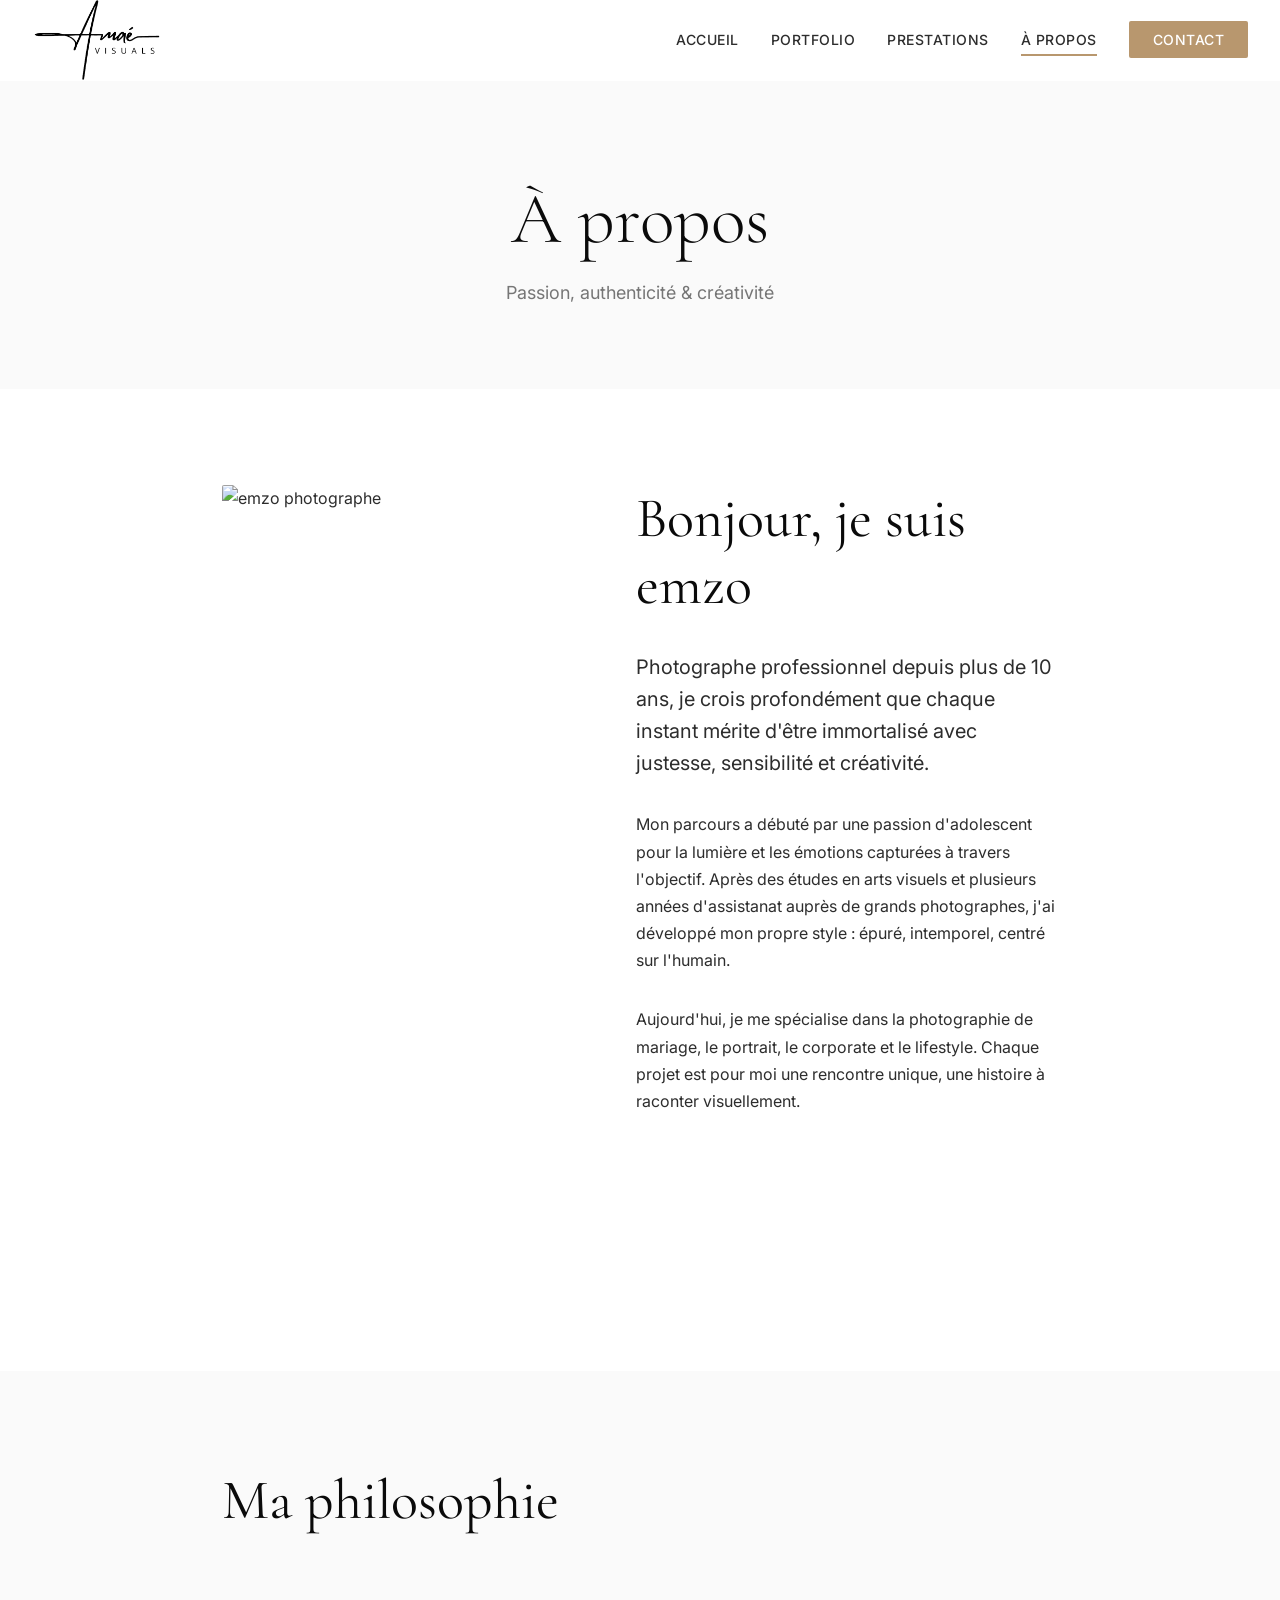
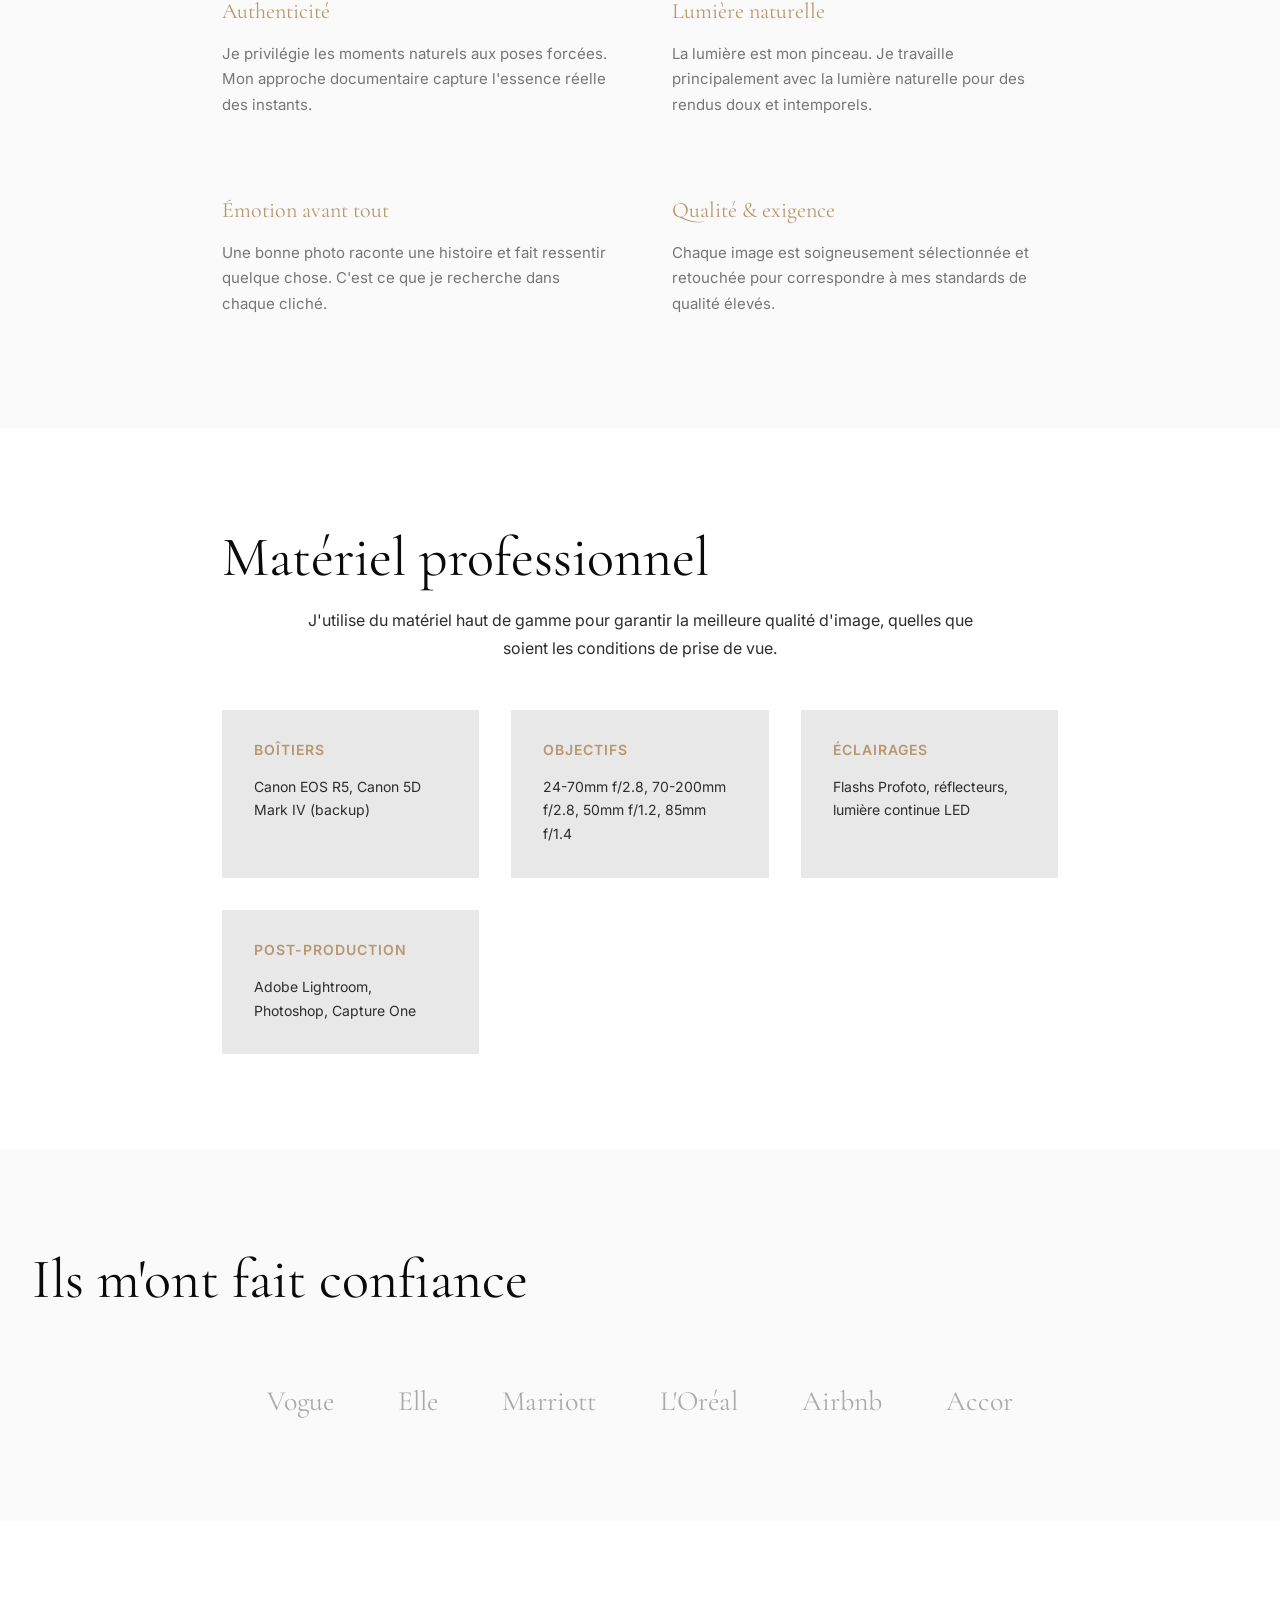
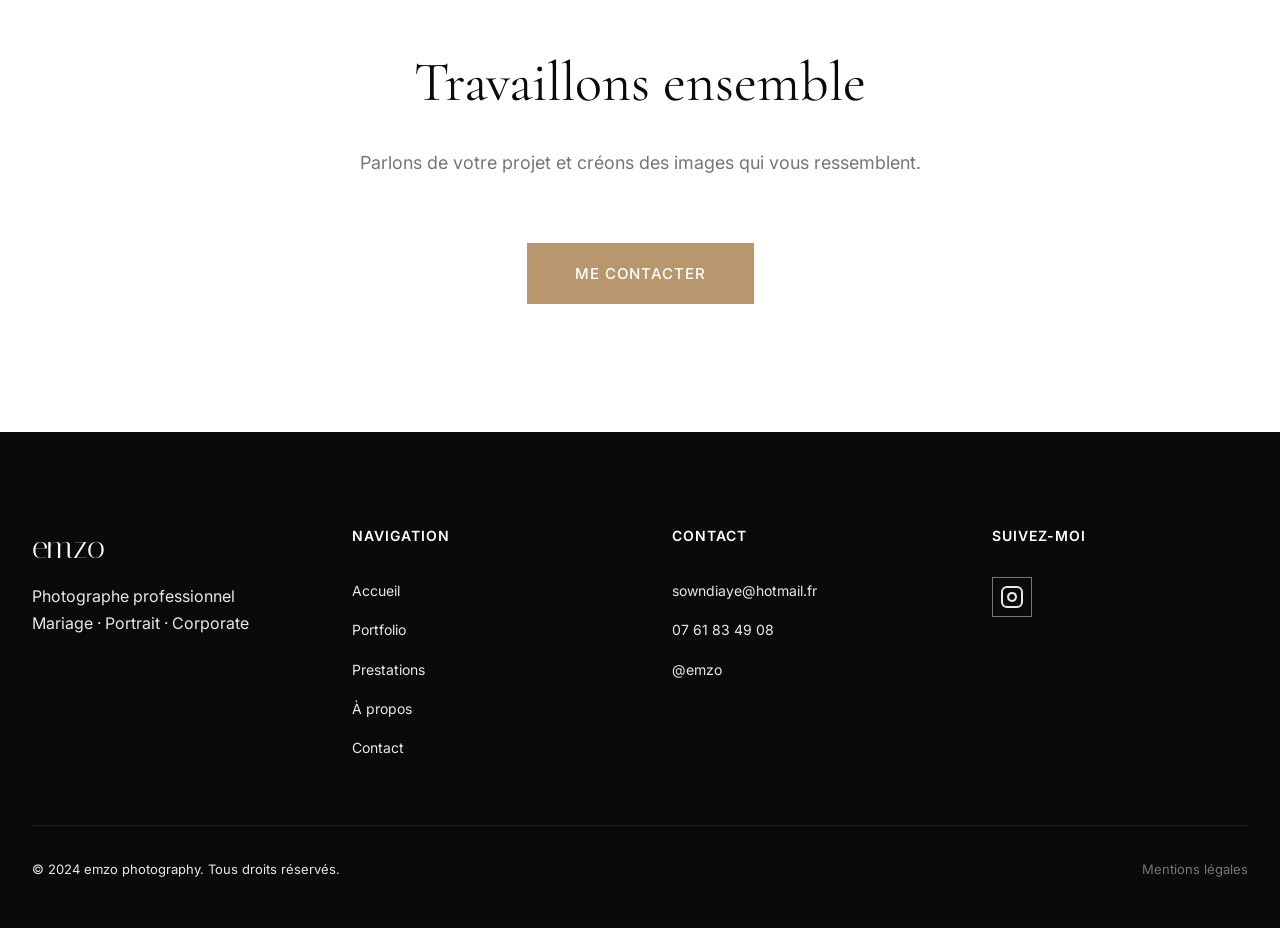
==== commit bdab6873: "Fix: ordre croissant des prestations et ajout du logo dans les autres pages: about, contact, portfol" ====
--- a/about.html
+++ b/about.html
@@ -1,23 +1,30 @@
 <!DOCTYPE html>
 <html lang="fr">
+
 <head>
     <meta charset="UTF-8">
     <meta name="viewport" content="width=device-width, initial-scale=1.0">
     <title>À propos — emzo photography</title>
-    <meta name="description" content="Découvrez mon parcours, mon approche artistique et ma passion pour la photographie.">
-    
+    <meta name="description"
+        content="Découvrez mon parcours, mon approche artistique et ma passion pour la photographie.">
+
     <link rel="preconnect" href="https://fonts.googleapis.com">
     <link rel="preconnect" href="https://fonts.gstatic.com" crossorigin>
-    <link href="https://fonts.googleapis.com/css2?family=Cormorant+Garamond:wght@300;400;600&family=Inter:wght@300;400;500;600&family=Italiana&display=swap" rel="stylesheet">
-    
+    <link
+        href="https://fonts.googleapis.com/css2?family=Cormorant+Garamond:wght@300;400;600&family=Inter:wght@300;400;500;600&family=Italiana&display=swap"
+        rel="stylesheet">
+
     <link rel="stylesheet" href="css/styles.css">
 </head>
+
 <body>
-    
+
     <!-- Navigation -->
     <nav class="nav" id="navbar">
         <div class="nav-container">
-            <a href="index.html" class="logo">emzo</a>
+            <a href="index.html" class="logo">
+                <img src="images/logo_black.png" alt="Emzo Photography" height="130" width="auto">
+            </a>
             <button class="menu-toggle" id="menuToggle" aria-label="Menu">
                 <span></span>
                 <span></span>
@@ -45,12 +52,19 @@
     <section class="section about-content">
         <div class="container-small">
             <div class="about-intro">
-                <img src="https://images.unsplash.com/photo-1554048612-b6a482bc67e5?w=600&h=800&fit=crop" alt="emzo photographe" loading="lazy" class="about-photo">
+                <img src="https://images.unsplash.com/photo-1554048612-b6a482bc67e5?w=600&h=800&fit=crop"
+                    alt="emzo photographe" loading="lazy" class="about-photo">
                 <div class="about-text">
                     <h2>Bonjour, je suis emzo</h2>
-                    <p class="lead">Photographe professionnel depuis plus de 10 ans, je crois profondément que chaque instant mérite d'être immortalisé avec justesse, sensibilité et créativité.</p>
-                    <p>Mon parcours a débuté par une passion d'adolescent pour la lumière et les émotions capturées à travers l'objectif. Après des études en arts visuels et plusieurs années d'assistanat auprès de grands photographes, j'ai développé mon propre style : épuré, intemporel, centré sur l'humain.</p>
-                    <p>Aujourd'hui, je me spécialise dans la photographie de mariage, le portrait, le corporate et le lifestyle. Chaque projet est pour moi une rencontre unique, une histoire à raconter visuellement.</p>
+                    <p class="lead">Photographe professionnel depuis plus de 10 ans, je crois profondément que chaque
+                        instant mérite d'être immortalisé avec justesse, sensibilité et créativité.</p>
+                    <p>Mon parcours a débuté par une passion d'adolescent pour la lumière et les émotions capturées à
+                        travers l'objectif. Après des études en arts visuels et plusieurs années d'assistanat auprès de
+                        grands photographes, j'ai développé mon propre style : épuré, intemporel, centré sur l'humain.
+                    </p>
+                    <p>Aujourd'hui, je me spécialise dans la photographie de mariage, le portrait, le corporate et le
+                        lifestyle. Chaque projet est pour moi une rencontre unique, une histoire à raconter
+                        visuellement.</p>
                 </div>
             </div>
         </div>
@@ -63,19 +77,23 @@
             <div class="philosophy-grid">
                 <div class="philosophy-item">
                     <h3>Authenticité</h3>
-                    <p>Je privilégie les moments naturels aux poses forcées. Mon approche documentaire capture l'essence réelle des instants.</p>
+                    <p>Je privilégie les moments naturels aux poses forcées. Mon approche documentaire capture l'essence
+                        réelle des instants.</p>
                 </div>
                 <div class="philosophy-item">
                     <h3>Lumière naturelle</h3>
-                    <p>La lumière est mon pinceau. Je travaille principalement avec la lumière naturelle pour des rendus doux et intemporels.</p>
+                    <p>La lumière est mon pinceau. Je travaille principalement avec la lumière naturelle pour des rendus
+                        doux et intemporels.</p>
                 </div>
                 <div class="philosophy-item">
                     <h3>Émotion avant tout</h3>
-                    <p>Une bonne photo raconte une histoire et fait ressentir quelque chose. C'est ce que je recherche dans chaque cliché.</p>
+                    <p>Une bonne photo raconte une histoire et fait ressentir quelque chose. C'est ce que je recherche
+                        dans chaque cliché.</p>
                 </div>
                 <div class="philosophy-item">
                     <h3>Qualité & exigence</h3>
-                    <p>Chaque image est soigneusement sélectionnée et retouchée pour correspondre à mes standards de qualité élevés.</p>
+                    <p>Chaque image est soigneusement sélectionnée et retouchée pour correspondre à mes standards de
+                        qualité élevés.</p>
                 </div>
             </div>
         </div>
@@ -85,8 +103,9 @@
     <section class="section equipment">
         <div class="container-small">
             <h2 class="section-title centered">Matériel professionnel</h2>
-            <p class="text-center" style="max-width: 700px; margin: 0 auto 48px;">J'utilise du matériel haut de gamme pour garantir la meilleure qualité d'image, quelles que soient les conditions de prise de vue.</p>
-            
+            <p class="text-center" style="max-width: 700px; margin: 0 auto 48px;">J'utilise du matériel haut de gamme
+                pour garantir la meilleure qualité d'image, quelles que soient les conditions de prise de vue.</p>
+
             <div class="equipment-list">
                 <div class="equipment-item">
                     <h4>Boîtiers</h4>
@@ -162,7 +181,8 @@
                     <h4>Suivez-moi</h4>
                     <div class="social-links">
                         <a href="https://instagram.com/emzo" target="_blank" rel="noopener" aria-label="Instagram">
-                            <svg width="24" height="24" viewBox="0 0 24 24" fill="none" stroke="currentColor" stroke-width="2">
+                            <svg width="24" height="24" viewBox="0 0 24 24" fill="none" stroke="currentColor"
+                                stroke-width="2">
                                 <rect x="2" y="2" width="20" height="20" rx="5" ry="5"></rect>
                                 <path d="M16 11.37A4 4 0 1 1 12.63 8 4 4 0 0 1 16 11.37z"></path>
                                 <line x1="17.5" y1="6.5" x2="17.51" y2="6.5"></line>
@@ -180,4 +200,5 @@
 
     <script src="js/script.js"></script>
 </body>
+
 </html>
